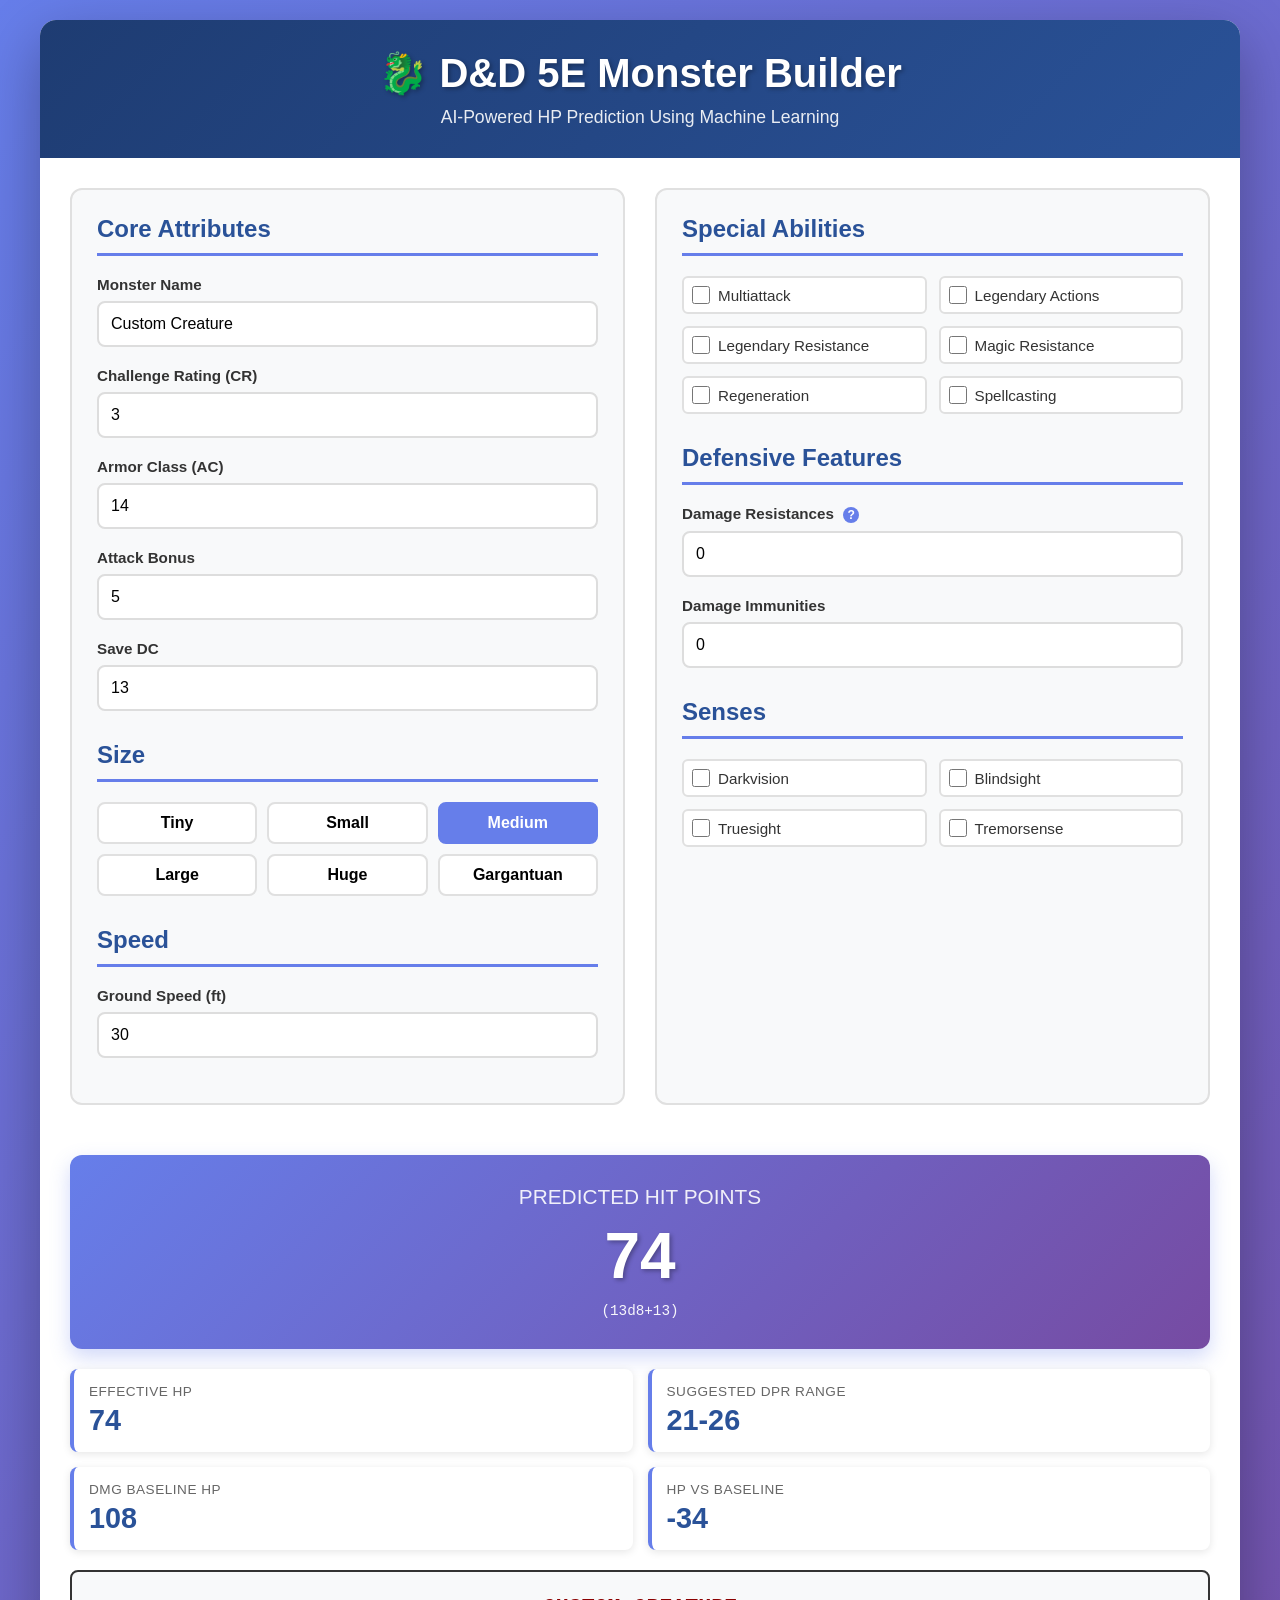
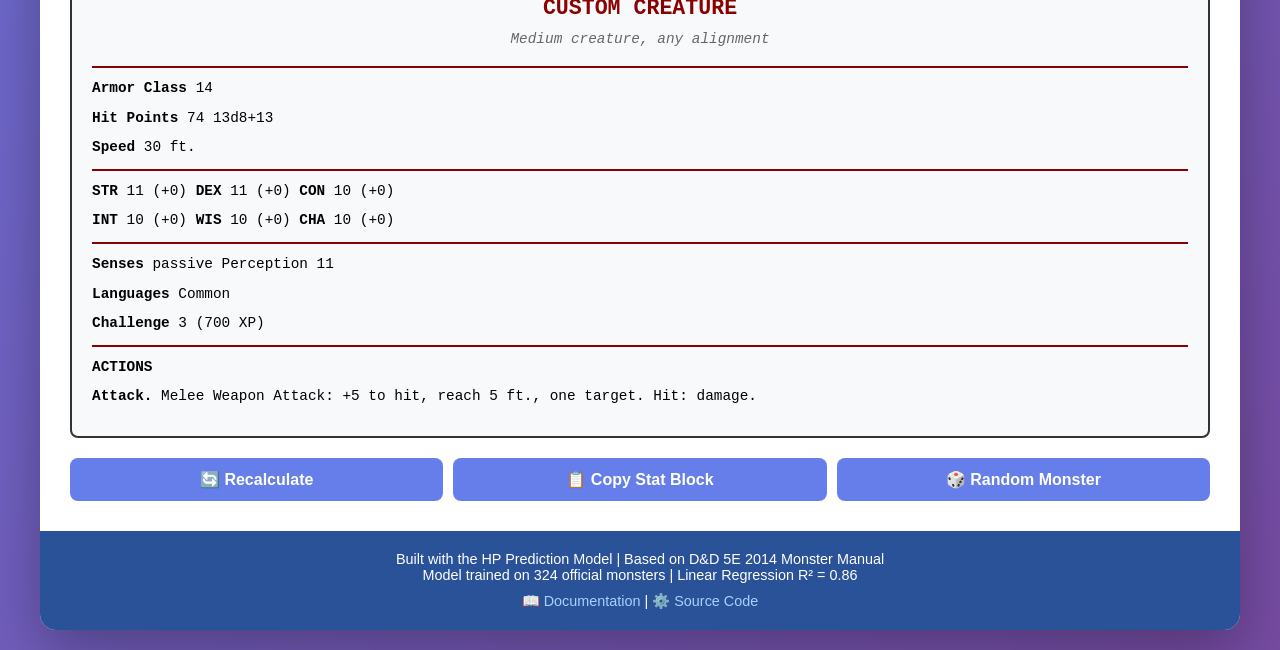
==== monster-builder-app/index.html @ b8374745 "new page" ====
<!DOCTYPE html>
<html lang="en">
<head>
    <meta charset="UTF-8">
    <meta name="viewport" content="width=device-width, initial-scale=1.0">
    <title>D&D 5E Monster Builder</title>
    <link rel="stylesheet" href="styles.css">
</head>
<body>
    <div class="container">
        <header>
            <h1>🐉 D&D 5E Monster Builder</h1>
            <p>AI-Powered HP Prediction Using Machine Learning</p>
        </header>

        <div class="main-content">
            <!-- Left Panel: Input Controls -->
            <div class="panel">
                <h2>Core Attributes</h2>

                <div class="form-group">
                    <label for="monsterName">Monster Name</label>
                    <input type="text" id="monsterName" value="Custom Creature" placeholder="Enter monster name">
                </div>

                <div class="form-group">
                    <label for="cr">Challenge Rating (CR)</label>
                    <input type="number" id="cr" value="3" min="0" max="30" step="0.125">
                </div>

                <div class="form-group">
                    <label for="ac">Armor Class (AC)</label>
                    <input type="number" id="ac" value="14" min="1" max="25">
                </div>

                <div class="form-group">
                    <label for="attack">Attack Bonus</label>
                    <input type="number" id="attack" value="5" min="0" max="20">
                </div>

                <div class="form-group">
                    <label for="saveDC">Save DC</label>
                    <input type="number" id="saveDC" value="13" min="8" max="25">
                </div>

                <h2 style="margin-top: 30px;">Size</h2>
                <div class="size-selector">
                    <div class="size-btn" data-size="1">Tiny</div>
                    <div class="size-btn" data-size="2">Small</div>
                    <div class="size-btn active" data-size="3">Medium</div>
                    <div class="size-btn" data-size="4">Large</div>
                    <div class="size-btn" data-size="5">Huge</div>
                    <div class="size-btn" data-size="6">Gargantuan</div>
                </div>

                <h2 style="margin-top: 30px;">Speed</h2>
                <div class="form-group">
                    <label for="speed">Ground Speed (ft)</label>
                    <input type="number" id="speed" value="30" min="0" max="120" step="5">
                </div>
            </div>

            <!-- Right Panel: Additional Features -->
            <div class="panel">
                <h2>Special Abilities</h2>

                <div class="checkbox-group">
                    <div class="checkbox-item">
                        <input type="checkbox" id="multiattack">
                        <label for="multiattack">Multiattack</label>
                    </div>
                    <div class="checkbox-item">
                        <input type="checkbox" id="legendary">
                        <label for="legendary">Legendary Actions</label>
                    </div>
                    <div class="checkbox-item">
                        <input type="checkbox" id="legendaryRes">
                        <label for="legendaryRes">Legendary Resistance</label>
                    </div>
                    <div class="checkbox-item">
                        <input type="checkbox" id="magicRes">
                        <label for="magicRes">Magic Resistance</label>
                    </div>
                    <div class="checkbox-item">
                        <input type="checkbox" id="regeneration">
                        <label for="regeneration">Regeneration</label>
                    </div>
                    <div class="checkbox-item">
                        <input type="checkbox" id="spellcasting">
                        <label for="spellcasting">Spellcasting</label>
                    </div>
                </div>

                <div id="spellcasterOptions" style="display: none; margin-top: 20px;">
                    <h3 style="color: #2a5298; margin-bottom: 10px;">Spellcaster Level</h3>
                    <input type="number" id="spellcasterLevel" value="5" min="1" max="20" style="width: 100px;">

                    <h3 style="color: #2a5298; margin-top: 15px; margin-bottom: 10px;">Highest Spell Level</h3>
                    <select id="highestSpellLevel">
                        <option value="0">Cantrips Only</option>
                        <option value="1">1st Level</option>
                        <option value="2">2nd Level</option>
                        <option value="3" selected>3rd Level</option>
                        <option value="4">4th Level</option>
                        <option value="5">5th Level</option>
                        <option value="6">6th Level</option>
                        <option value="7">7th Level</option>
                        <option value="8">8th Level</option>
                        <option value="9">9th Level</option>
                    </select>
                </div>

                <h2 style="margin-top: 30px;">Defensive Features</h2>
                <div class="form-group">
                    <label for="resistances">Damage Resistances <span class="info-tooltip" title="Acts as survivability multiplier">?</span></label>
                    <input type="number" id="resistances" value="0" min="0" max="10">
                </div>

                <div class="form-group">
                    <label for="immunities">Damage Immunities</label>
                    <input type="number" id="immunities" value="0" min="0" max="10">
                </div>

                <h2 style="margin-top: 30px;">Senses</h2>
                <div class="checkbox-group">
                    <div class="checkbox-item">
                        <input type="checkbox" id="darkvision">
                        <label for="darkvision">Darkvision</label>
                    </div>
                    <div class="checkbox-item">
                        <input type="checkbox" id="blindsight">
                        <label for="blindsight">Blindsight</label>
                    </div>
                    <div class="checkbox-item">
                        <input type="checkbox" id="truesight">
                        <label for="truesight">Truesight</label>
                    </div>
                    <div class="checkbox-item">
                        <input type="checkbox" id="tremorsense">
                        <label for="tremorsense">Tremorsense</label>
                    </div>
                </div>
            </div>
        </div>

        <!-- HP Result Display -->
        <div style="padding: 0 30px 30px 30px;">
            <div class="hp-result">
                <div class="hp-label">PREDICTED HIT POINTS</div>
                <div class="hp-value" id="hpValue">52</div>
                <div class="hp-dice" id="hpDice">(8d8 + 16)</div>
            </div>

            <div class="stat-display">
                <div class="stat-card">
                    <div class="label">Effective HP</div>
                    <div class="value" id="effectiveHP">65</div>
                </div>
                <div class="stat-card">
                    <div class="label">Suggested DPR Range</div>
                    <div class="value" id="suggestedDPR">21-26</div>
                </div>
                <div class="stat-card">
                    <div class="label">DMG Baseline HP</div>
                    <div class="value" id="baselineHP">71</div>
                </div>
                <div class="stat-card">
                    <div class="label">HP vs Baseline</div>
                    <div class="value" id="hpDiff">-19</div>
                </div>
            </div>

            <div class="stat-block" id="statBlock">
                <!-- Generated stat block will appear here -->
            </div>

            <div class="button-group">
                <button onclick="calculateHP()">🔄 Recalculate</button>
                <button onclick="exportStatBlock()">📋 Copy Stat Block</button>
                <button onclick="randomMonster()">🎲 Random Monster</button>
            </div>
        </div>

        <footer class="footer">
            <p>Built with the HP Prediction Model | Based on D&D 5E 2014 Monster Manual</p>
            <p>Model trained on 324 official monsters | Linear Regression R² = 0.86</p>
            <p style="margin-top: 10px;">
                <a href="https://github.com" target="_blank">📖 Documentation</a> |
                <a href="https://github.com" target="_blank">⚙️ Source Code</a>
            </p>
        </footer>
    </div>

    <script src="app.js"></script>
</body>
</html>
---- monster-builder-app/styles.css ----
* {
    margin: 0;
    padding: 0;
    box-sizing: border-box;
}

body {
    font-family: 'Segoe UI', Tahoma, Geneva, Verdana, sans-serif;
    background: linear-gradient(135deg, #667eea 0%, #764ba2 100%);
    min-height: 100vh;
    padding: 20px;
}

.container {
    max-width: 1200px;
    margin: 0 auto;
    background: white;
    border-radius: 16px;
    box-shadow: 0 20px 60px rgba(0, 0, 0, 0.3);
    overflow: hidden;
}

header {
    background: linear-gradient(135deg, #1e3c72 0%, #2a5298 100%);
    color: white;
    padding: 30px;
    text-align: center;
}

header h1 {
    font-size: 2.5em;
    margin-bottom: 10px;
    text-shadow: 2px 2px 4px rgba(0, 0, 0, 0.3);
}

header p {
    font-size: 1.1em;
    opacity: 0.9;
}

.main-content {
    display: grid;
    grid-template-columns: 1fr 1fr;
    gap: 30px;
    padding: 30px;
}

@media (max-width: 768px) {
    .main-content {
        grid-template-columns: 1fr;
    }
}

.panel {
    background: #f8f9fa;
    border-radius: 12px;
    padding: 25px;
    border: 2px solid #e0e0e0;
}

.panel h2 {
    color: #2a5298;
    margin-bottom: 20px;
    padding-bottom: 10px;
    border-bottom: 3px solid #667eea;
    font-size: 1.5em;
}

.form-group {
    margin-bottom: 20px;
}

label {
    display: block;
    font-weight: 600;
    margin-bottom: 8px;
    color: #333;
    font-size: 0.95em;
}

input[type="number"],
input[type="text"],
select {
    width: 100%;
    padding: 12px;
    border: 2px solid #ddd;
    border-radius: 8px;
    font-size: 1em;
    transition: border-color 0.3s;
}

input[type="number"]:focus,
input[type="text"]:focus,
select:focus {
    outline: none;
    border-color: #667eea;
}

.stat-display {
    display: grid;
    grid-template-columns: repeat(2, 1fr);
    gap: 15px;
    margin-top: 20px;
}

@media (max-width: 768px) {
    .stat-display {
        grid-template-columns: 1fr;
    }
}

.stat-card {
    background: white;
    padding: 15px;
    border-radius: 8px;
    border-left: 4px solid #667eea;
    box-shadow: 0 2px 8px rgba(0, 0, 0, 0.1);
}

.stat-card .label {
    font-size: 0.85em;
    color: #666;
    text-transform: uppercase;
    letter-spacing: 0.5px;
}

.stat-card .value {
    font-size: 1.8em;
    font-weight: bold;
    color: #2a5298;
    margin-top: 5px;
}

.checkbox-group {
    display: grid;
    grid-template-columns: repeat(2, 1fr);
    gap: 12px;
    margin-top: 10px;
}

@media (max-width: 768px) {
    .checkbox-group {
        grid-template-columns: 1fr;
    }
}

.checkbox-item {
    display: flex;
    align-items: center;
    padding: 8px;
    background: white;
    border-radius: 6px;
    border: 2px solid #e0e0e0;
    transition: all 0.3s;
    cursor: pointer;
}

.checkbox-item:hover {
    border-color: #667eea;
    background: #f0f4ff;
}

.checkbox-item input[type="checkbox"] {
    margin-right: 8px;
    cursor: pointer;
    width: 18px;
    height: 18px;
}

.checkbox-item label {
    margin: 0;
    cursor: pointer;
    font-weight: normal;
}

.size-selector {
    display: grid;
    grid-template-columns: repeat(3, 1fr);
    gap: 10px;
}

@media (max-width: 768px) {
    .size-selector {
        grid-template-columns: repeat(2, 1fr);
    }
}

.size-btn {
    padding: 10px;
    background: white;
    border: 2px solid #e0e0e0;
    border-radius: 8px;
    cursor: pointer;
    transition: all 0.3s;
    font-weight: 600;
    text-align: center;
}

.size-btn:hover {
    border-color: #667eea;
    background: #f0f4ff;
}

.size-btn.active {
    background: #667eea;
    color: white;
    border-color: #667eea;
}

.hp-result {
    background: linear-gradient(135deg, #667eea 0%, #764ba2 100%);
    color: white;
    padding: 30px;
    border-radius: 12px;
    text-align: center;
    margin-top: 20px;
    box-shadow: 0 8px 20px rgba(102, 126, 234, 0.3);
}

.hp-result .hp-value {
    font-size: 4em;
    font-weight: bold;
    margin: 10px 0;
    text-shadow: 2px 2px 4px rgba(0, 0, 0, 0.3);
}

.hp-result .hp-label {
    font-size: 1.3em;
    opacity: 0.9;
}

.hp-dice {
    font-size: 1.1em;
    margin-top: 10px;
    opacity: 0.95;
    font-family: monospace;
}

.stat-block {
    background: #f8f9fa;
    border: 2px solid #333;
    border-radius: 8px;
    padding: 20px;
    font-family: 'Courier New', monospace;
    margin-top: 20px;
    max-height: 600px;
    overflow-y: auto;
    font-size: 0.9em;
    line-height: 1.5;
}

.stat-block h3 {
    text-align: center;
    font-size: 1.5em;
    margin-bottom: 5px;
    color: #8B0000;
    text-transform: uppercase;
}

.stat-block .subtitle {
    text-align: center;
    font-style: italic;
    margin-bottom: 15px;
    color: #666;
}

.stat-block hr {
    border: none;
    border-top: 2px solid #8B0000;
    margin: 10px 0;
}

.stat-block .stat-line {
    margin: 8px 0;
}

.stat-block .stat-label {
    font-weight: bold;
}

.button-group {
    display: flex;
    gap: 10px;
    margin-top: 20px;
}

@media (max-width: 768px) {
    .button-group {
        flex-direction: column;
    }
}

button {
    flex: 1;
    padding: 12px 24px;
    background: #667eea;
    color: white;
    border: none;
    border-radius: 8px;
    font-size: 1em;
    font-weight: 600;
    cursor: pointer;
    transition: all 0.3s;
}

button:hover {
    background: #5568d3;
    transform: translateY(-2px);
    box-shadow: 0 4px 12px rgba(102, 126, 234, 0.4);
}

button:active {
    transform: translateY(0);
}

.footer {
    background: #2a5298;
    color: white;
    padding: 20px;
    text-align: center;
    font-size: 0.9em;
}

.footer a {
    color: #a8d0ff;
    text-decoration: none;
}

.footer a:hover {
    text-decoration: underline;
}

.info-tooltip {
    display: inline-block;
    width: 16px;
    height: 16px;
    background: #667eea;
    color: white;
    border-radius: 50%;
    text-align: center;
    font-size: 0.8em;
    line-height: 16px;
    margin-left: 5px;
    cursor: help;
}
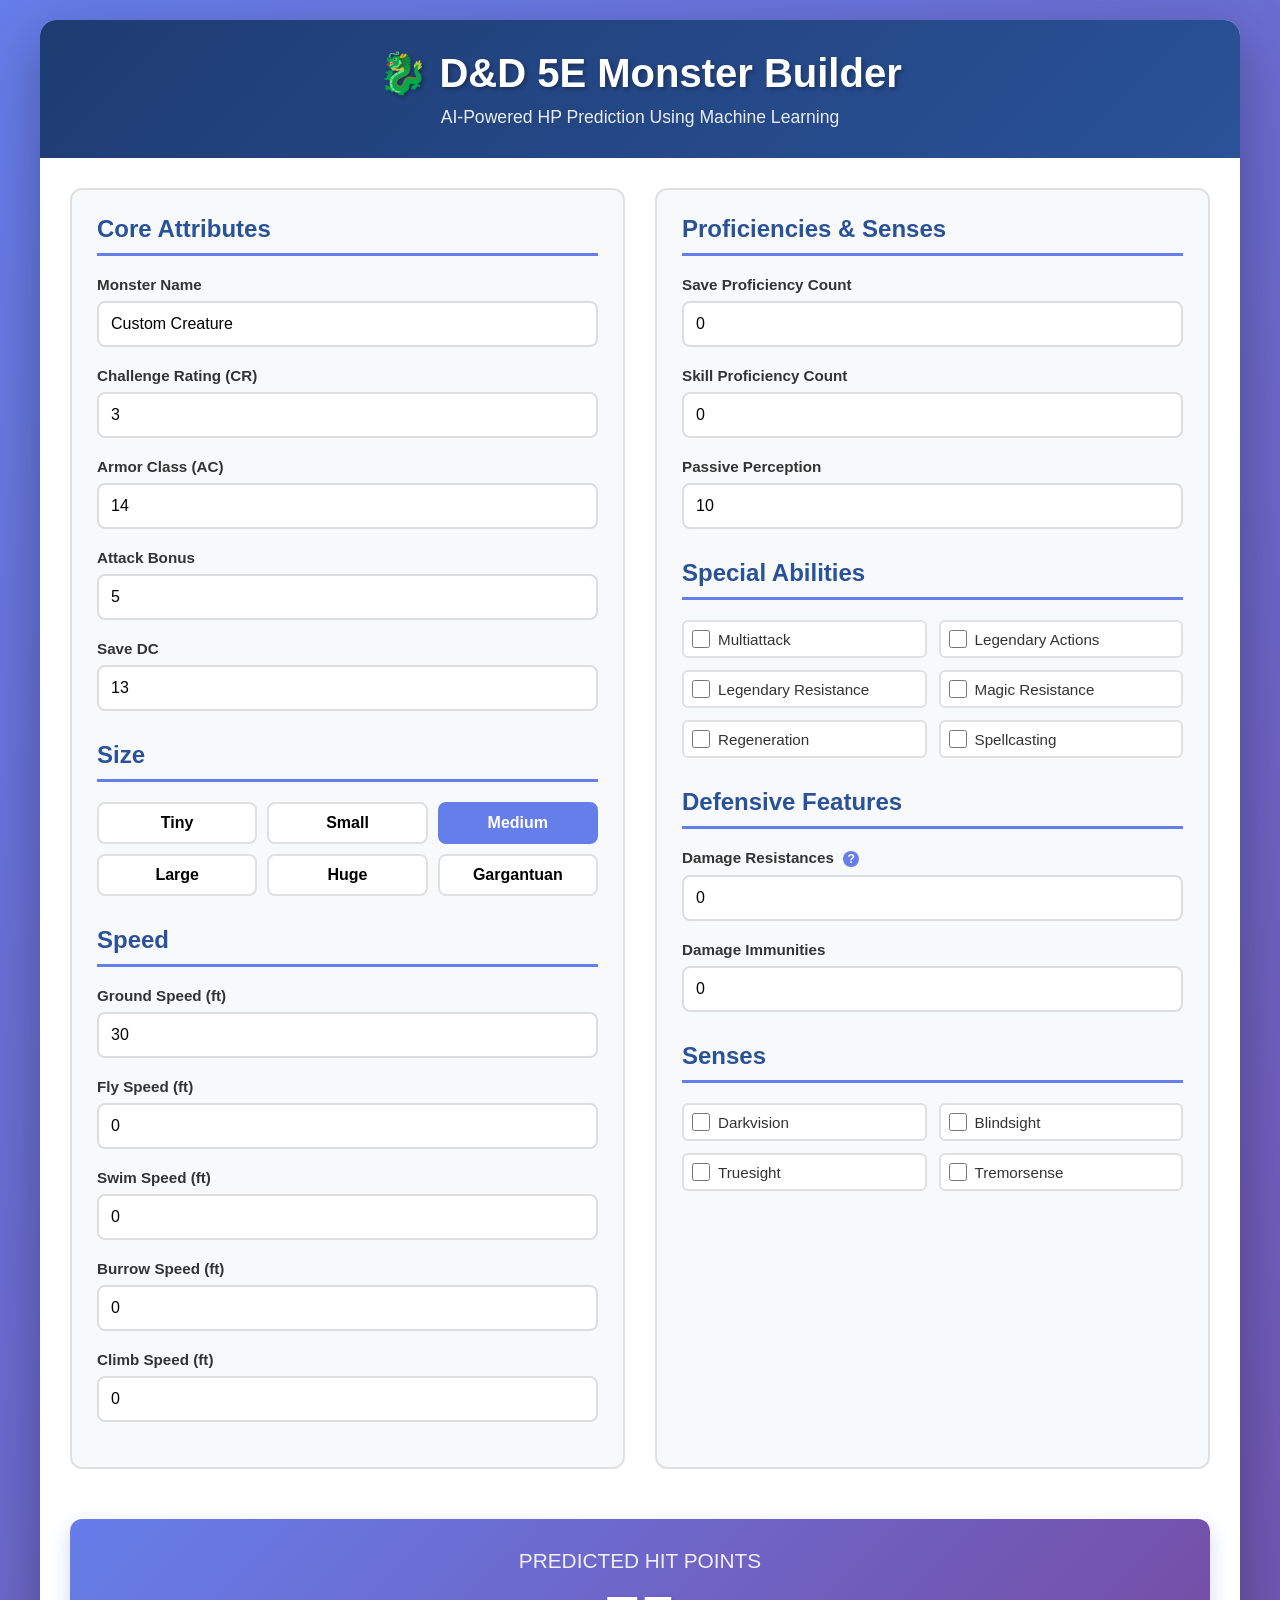
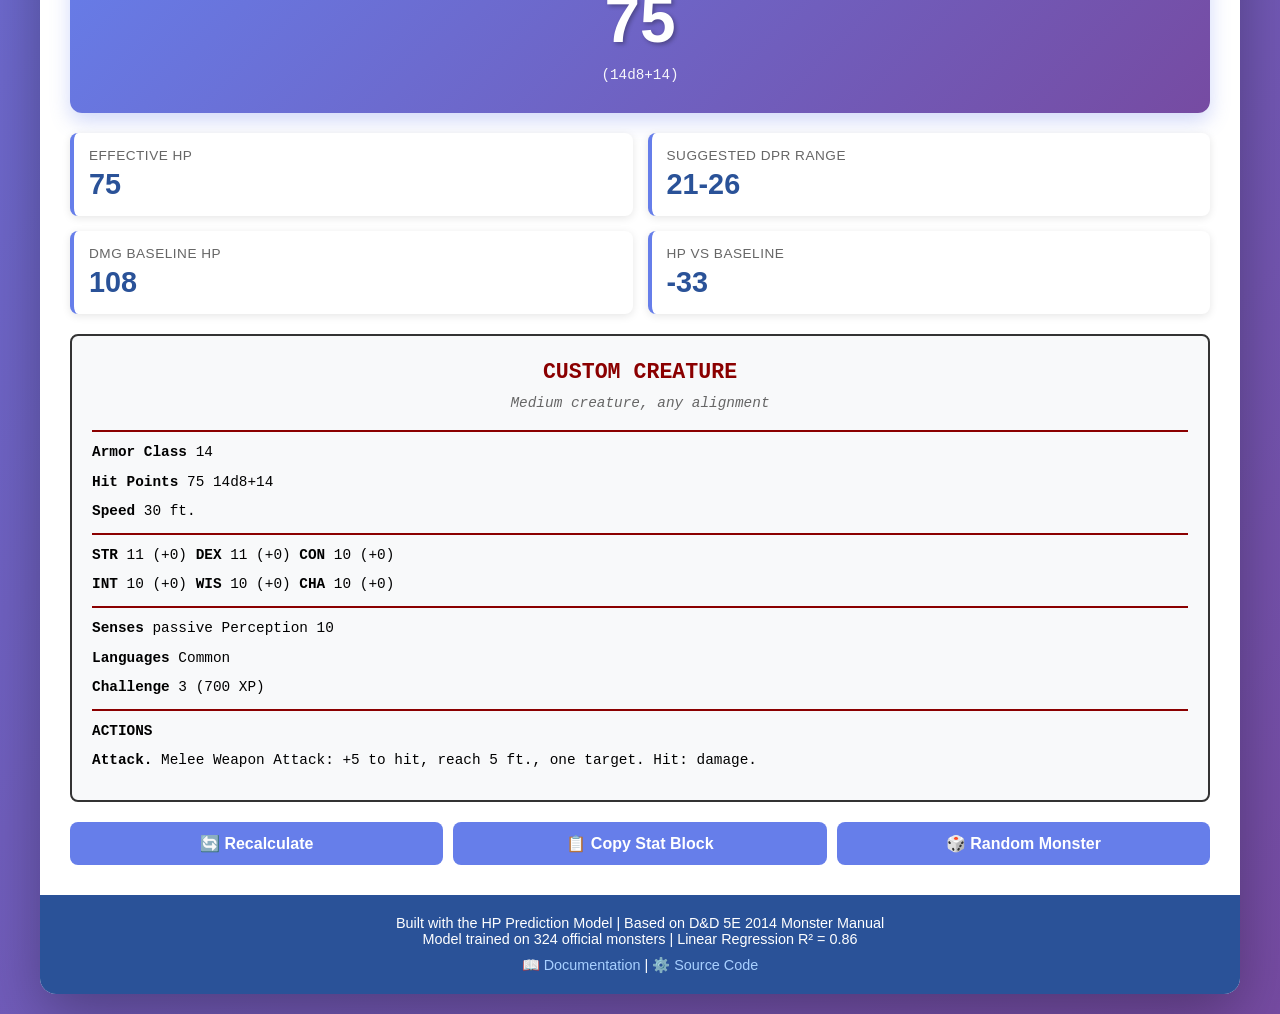
==== commit 1c64a7e3: "moar features" ====
--- a/monster-builder-app/index.html
+++ b/monster-builder-app/index.html
@@ -58,11 +58,44 @@
                     <label for="speed">Ground Speed (ft)</label>
                     <input type="number" id="speed" value="30" min="0" max="120" step="5">
                 </div>
+                <div class="form-group">
+                    <label for="flySpeed">Fly Speed (ft)</label>
+                    <input type="number" id="flySpeed" value="0" min="0" max="120" step="5">
+                </div>
+                <div class="form-group">
+                    <label for="swimSpeed">Swim Speed (ft)</label>
+                    <input type="number" id="swimSpeed" value="0" min="0" max="120" step="5">
+                </div>
+                <div class="form-group">
+                    <label for="burrowSpeed">Burrow Speed (ft)</label>
+                    <input type="number" id="burrowSpeed" value="0" min="0" max="120" step="5">
+                </div>
+                <div class="form-group">
+                    <label for="climbSpeed">Climb Speed (ft)</label>
+                    <input type="number" id="climbSpeed" value="0" min="0" max="120" step="5">
+                </div>
             </div>
 
             <!-- Right Panel: Additional Features -->
             <div class="panel">
-                <h2>Special Abilities</h2>
+                <h2>Proficiencies & Senses</h2>
+
+                <div class="form-group">
+                    <label for="saveProficiency">Save Proficiency Count</label>
+                    <input type="number" id="saveProficiency" value="0" min="0" max="6">
+                </div>
+
+                <div class="form-group">
+                    <label for="skillProficiency">Skill Proficiency Count</label>
+                    <input type="number" id="skillProficiency" value="0" min="0" max="18">
+                </div>
+
+                <div class="form-group">
+                    <label for="passivePerception">Passive Perception</label>
+                    <input type="number" id="passivePerception" value="10" min="1" max="30">
+                </div>
+
+                <h2 style="margin-top: 30px;">Special Abilities</h2>
 
                 <div class="checkbox-group">
                     <div class="checkbox-item">
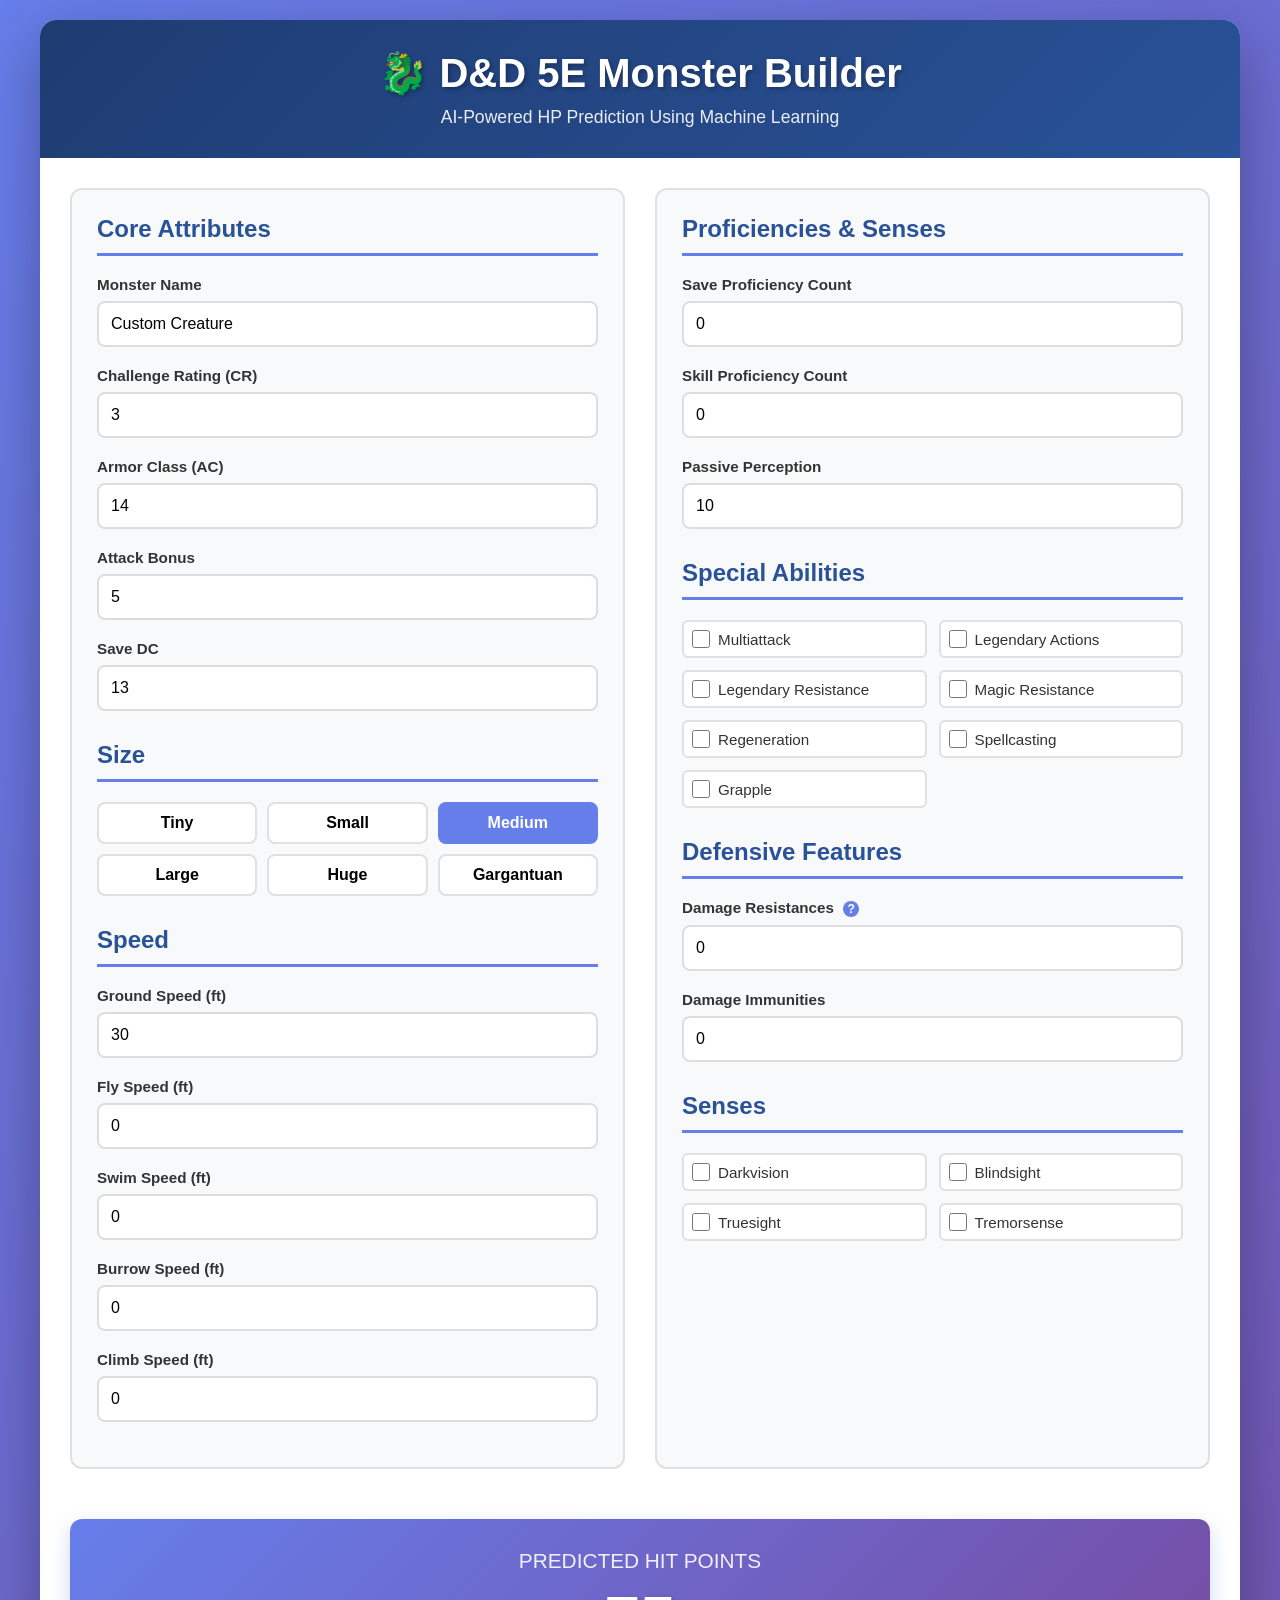
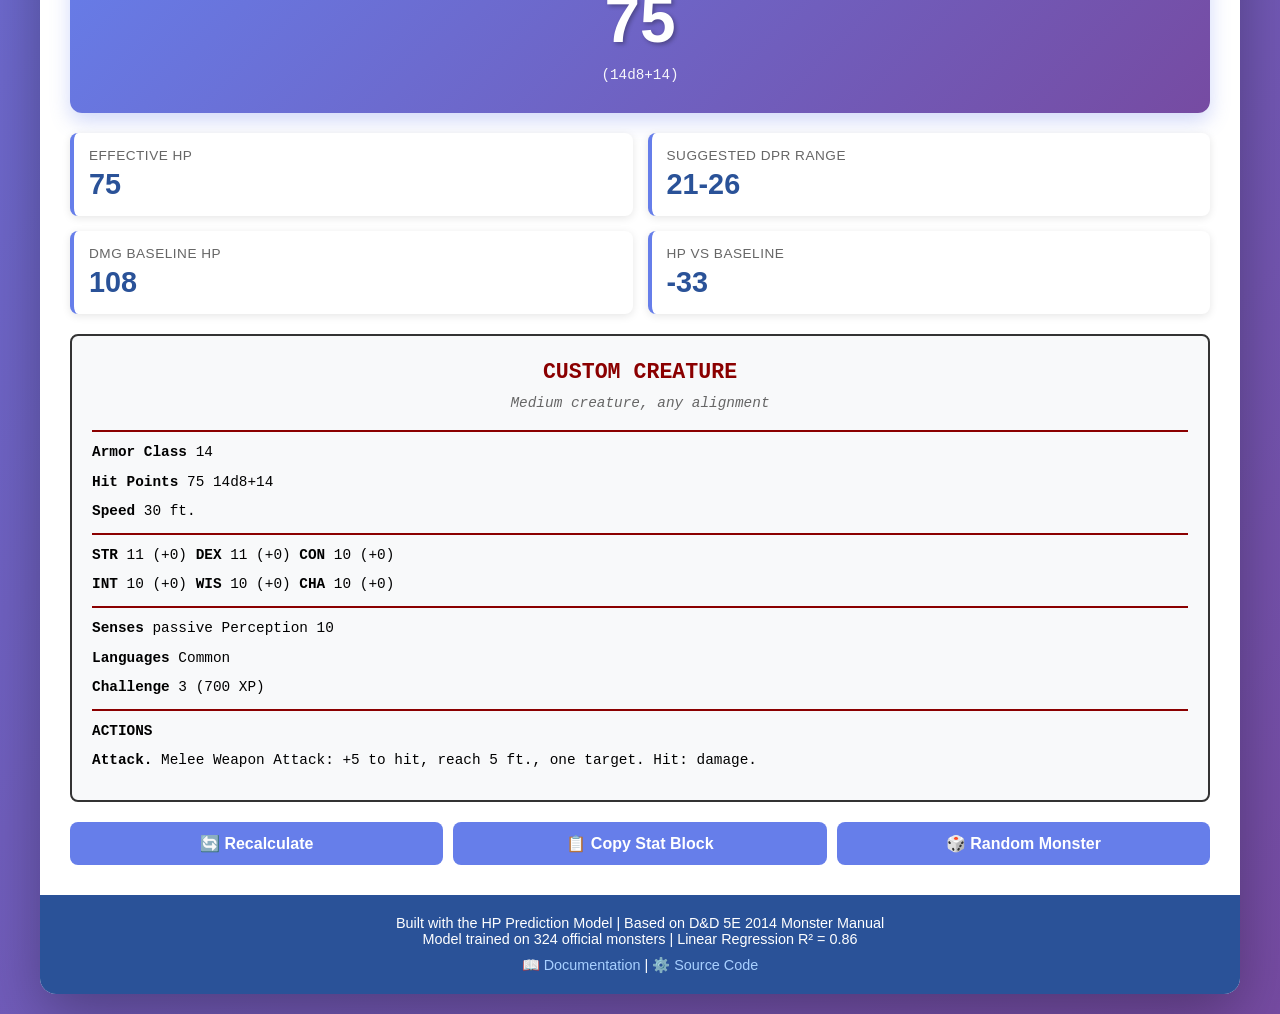
==== commit dbd361b5: "even moar features" ====
--- a/monster-builder-app/index.html
+++ b/monster-builder-app/index.html
@@ -122,6 +122,10 @@
                         <input type="checkbox" id="spellcasting">
                         <label for="spellcasting">Spellcasting</label>
                     </div>
+                    <div class="checkbox-item">
+                        <input type="checkbox" id="grapple">
+                        <label for="grapple">Grapple</label>
+                    </div>
                 </div>
 
                 <div id="spellcasterOptions" style="display: none; margin-top: 20px;">
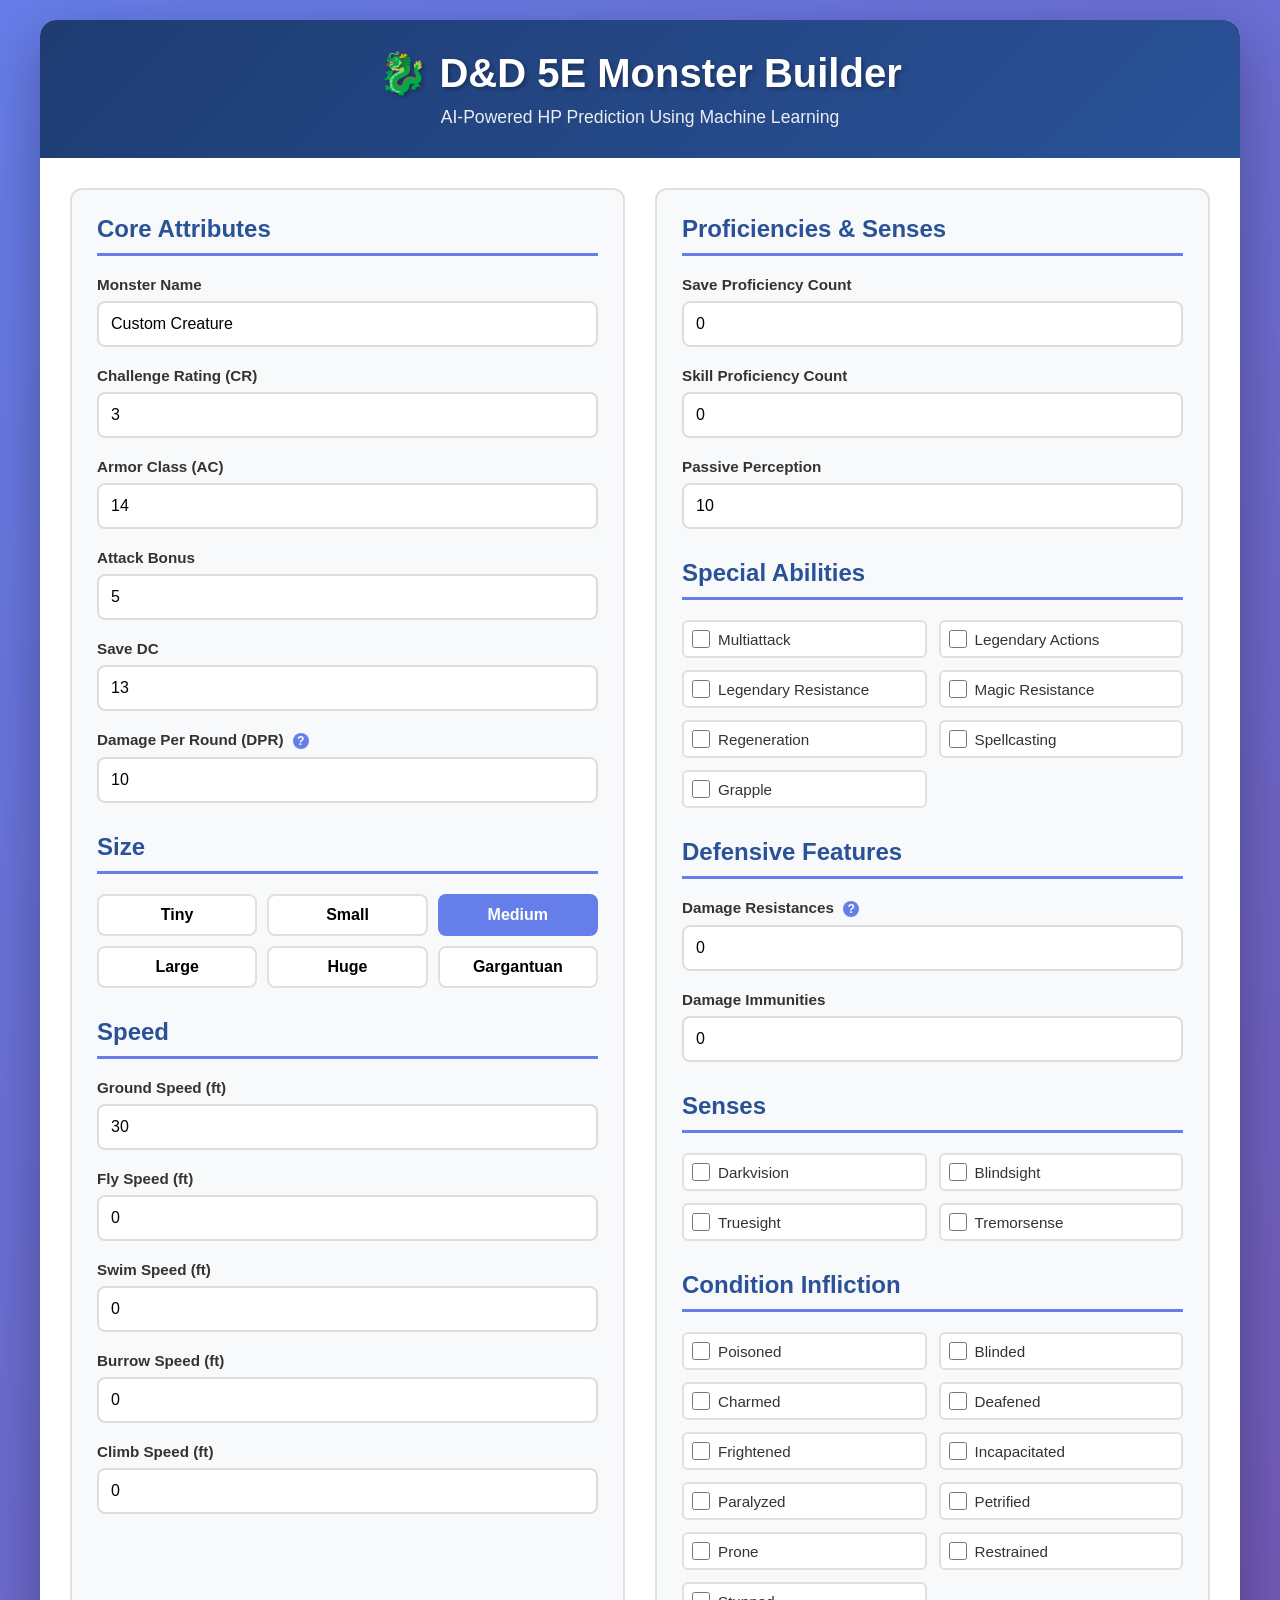
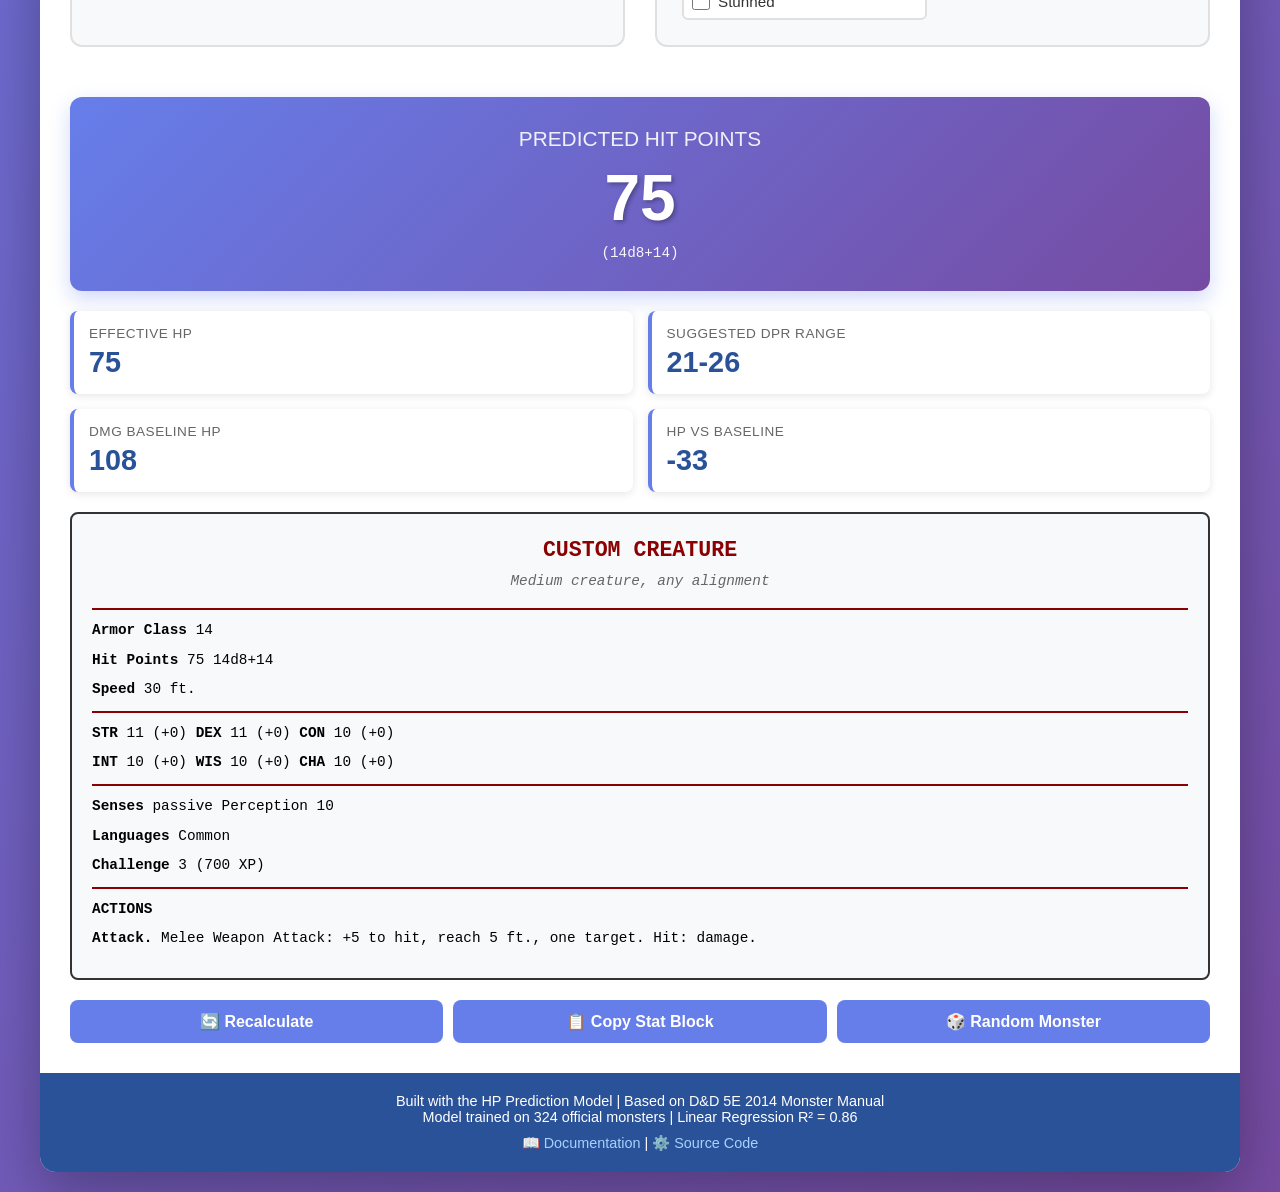
==== commit 4bc84132: "constrain with knonw values" ====
--- a/monster-builder-app/index.html
+++ b/monster-builder-app/index.html
@@ -43,6 +43,11 @@
                     <input type="number" id="saveDC" value="13" min="8" max="25">
                 </div>
 
+                <div class="form-group">
+                    <label for="dpr">Damage Per Round (DPR) <span class="info-tooltip" title="Average damage output per round">?</span></label>
+                    <input type="number" id="dpr" value="10" min="0" max="100">
+                </div>
+
                 <h2 style="margin-top: 30px;">Size</h2>
                 <div class="size-selector">
                     <div class="size-btn" data-size="1">Tiny</div>
@@ -177,6 +182,54 @@
                         <label for="tremorsense">Tremorsense</label>
                     </div>
                 </div>
+
+                <h2 style="margin-top: 30px;">Condition Infliction</h2>
+                <div class="checkbox-group">
+                    <div class="checkbox-item">
+                        <input type="checkbox" id="inflictsPoisoned">
+                        <label for="inflictsPoisoned">Poisoned</label>
+                    </div>
+                    <div class="checkbox-item">
+                        <input type="checkbox" id="inflictsBlinded">
+                        <label for="inflictsBlinded">Blinded</label>
+                    </div>
+                    <div class="checkbox-item">
+                        <input type="checkbox" id="inflictsCharmed">
+                        <label for="inflictsCharmed">Charmed</label>
+                    </div>
+                    <div class="checkbox-item">
+                        <input type="checkbox" id="inflictsDeafened">
+                        <label for="inflictsDeafened">Deafened</label>
+                    </div>
+                    <div class="checkbox-item">
+                        <input type="checkbox" id="inflictsFrightened">
+                        <label for="inflictsFrightened">Frightened</label>
+                    </div>
+                    <div class="checkbox-item">
+                        <input type="checkbox" id="inflictsIncapacitated">
+                        <label for="inflictsIncapacitated">Incapacitated</label>
+                    </div>
+                    <div class="checkbox-item">
+                        <input type="checkbox" id="inflictsParalyzed">
+                        <label for="inflictsParalyzed">Paralyzed</label>
+                    </div>
+                    <div class="checkbox-item">
+                        <input type="checkbox" id="inflictsPetrified">
+                        <label for="inflictsPetrified">Petrified</label>
+                    </div>
+                    <div class="checkbox-item">
+                        <input type="checkbox" id="inflictsProne">
+                        <label for="inflictsProne">Prone</label>
+                    </div>
+                    <div class="checkbox-item">
+                        <input type="checkbox" id="inflictsRestrained">
+                        <label for="inflictsRestrained">Restrained</label>
+                    </div>
+                    <div class="checkbox-item">
+                        <input type="checkbox" id="inflictsStunned">
+                        <label for="inflictsStunned">Stunned</label>
+                    </div>
+                </div>
             </div>
         </div>
 
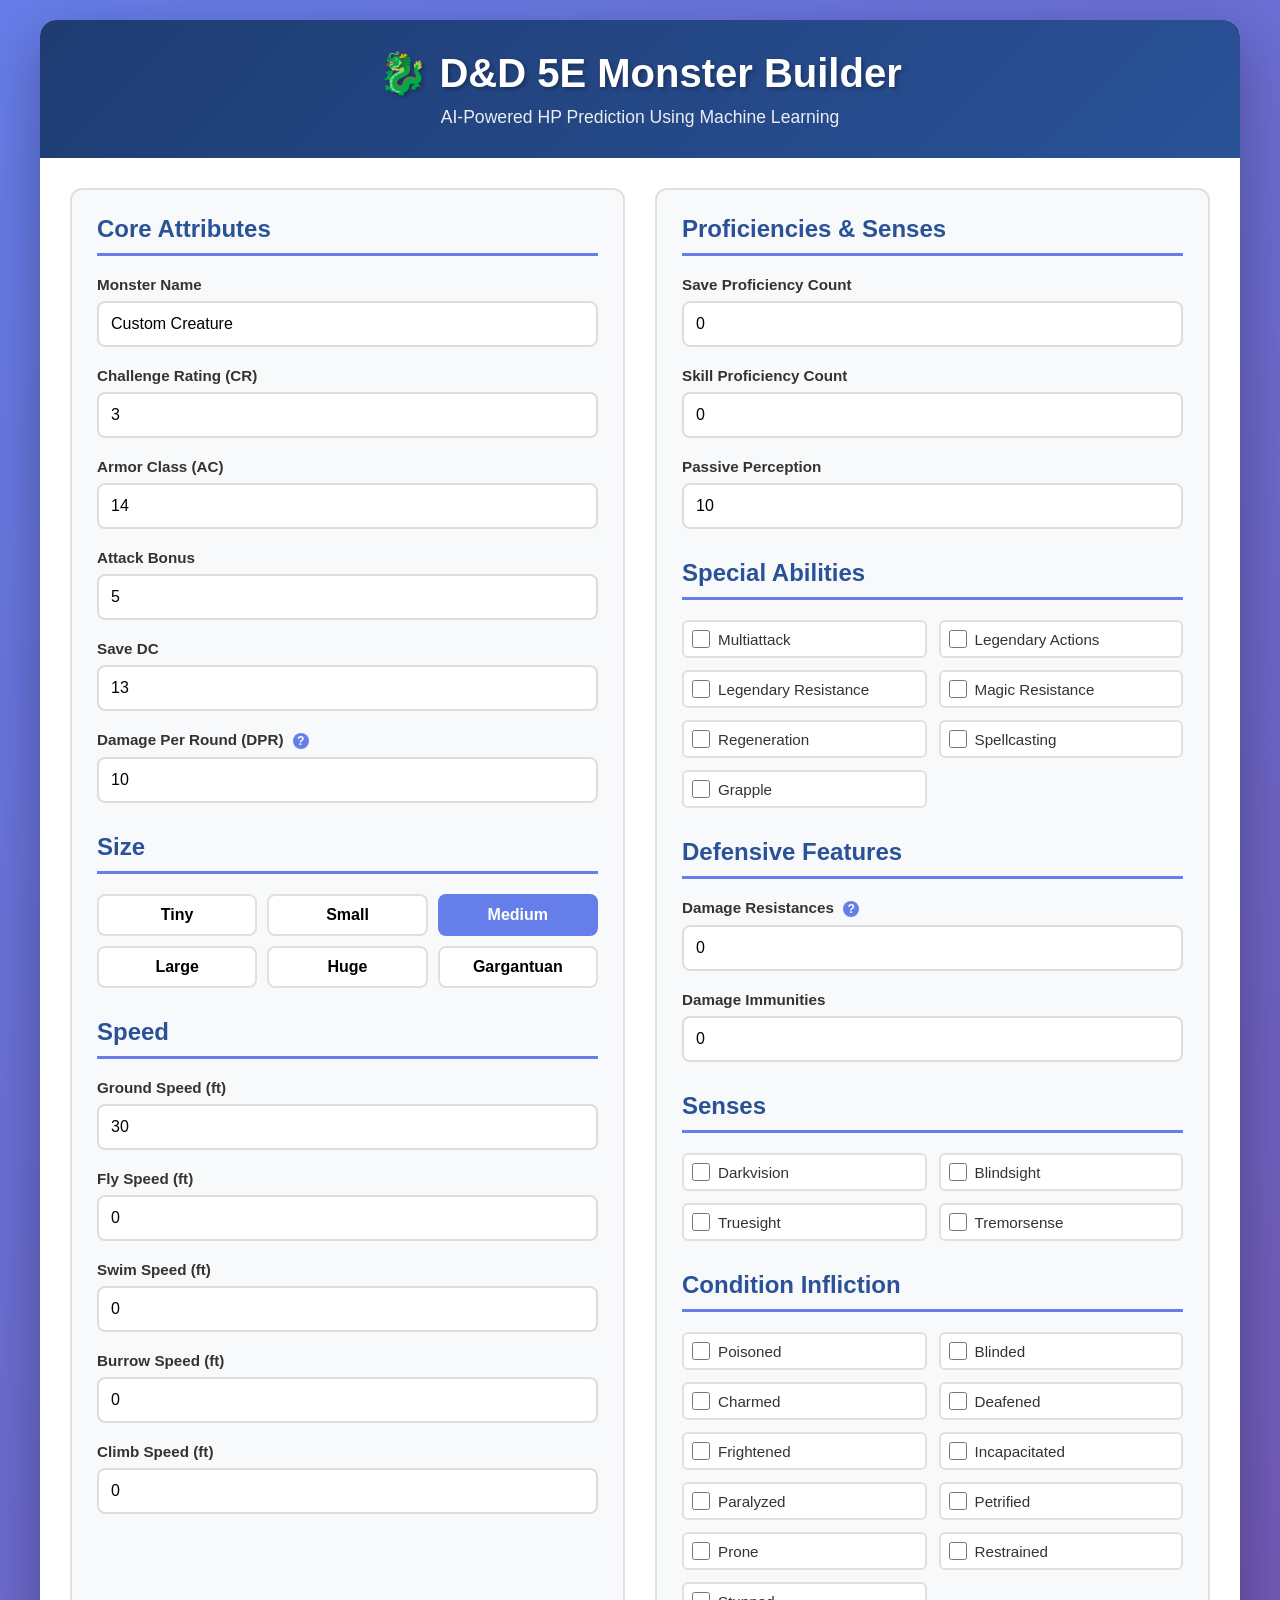
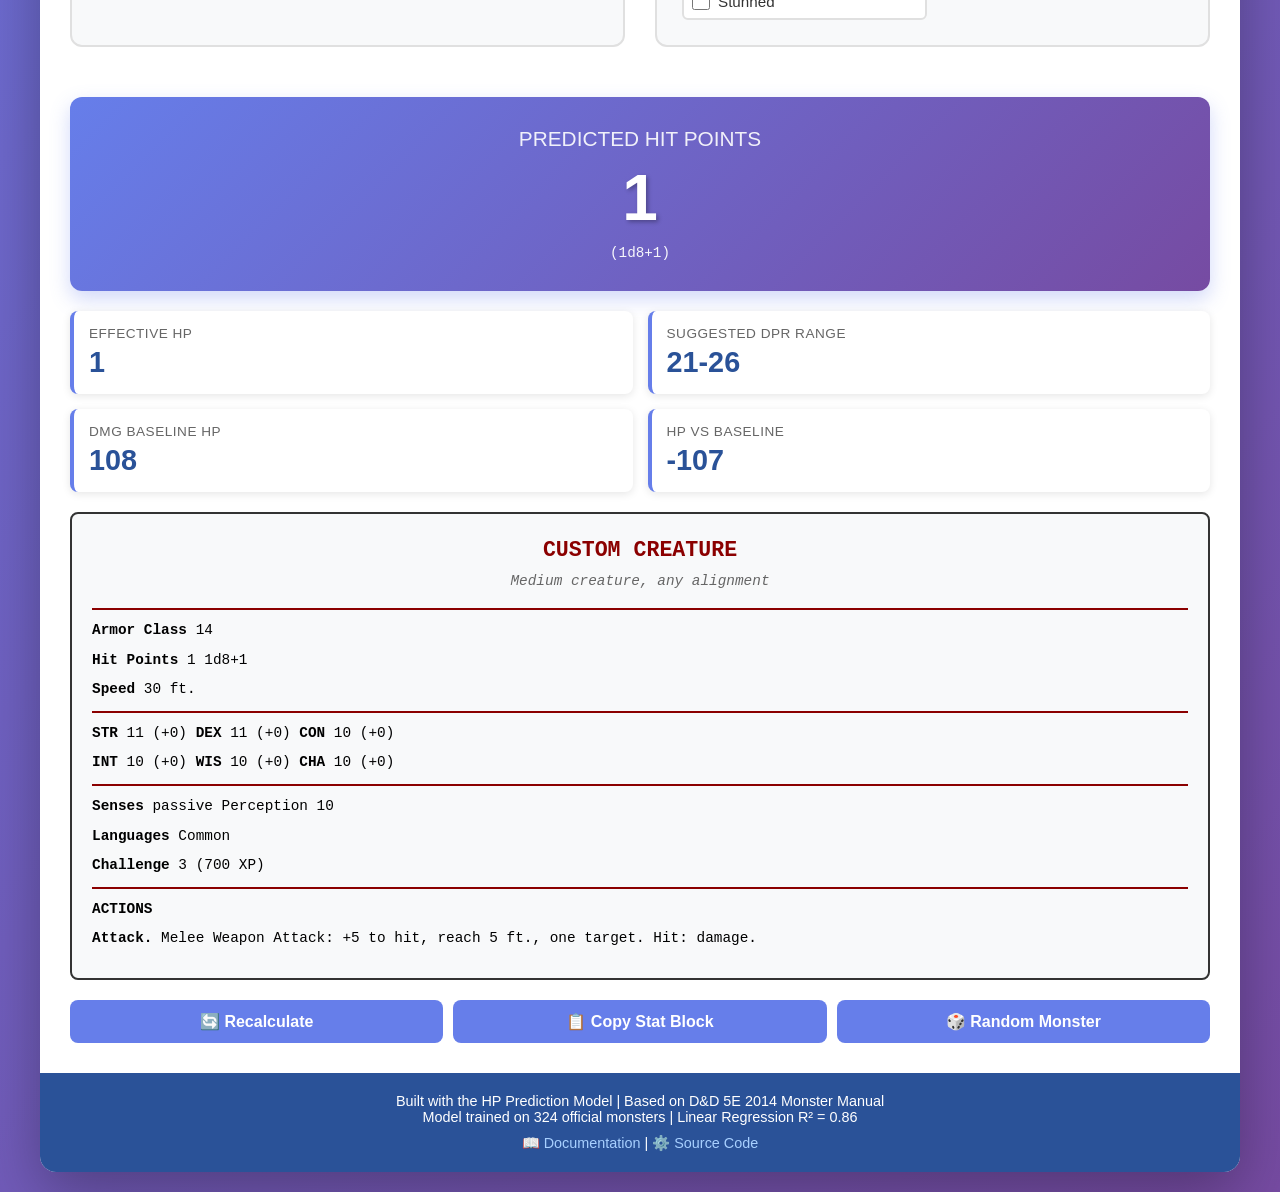
==== commit 9cfc6abc: "update model pointing" ====
--- a/monster-builder-app/index.html
+++ b/monster-builder-app/index.html
@@ -235,6 +235,11 @@
 
         <!-- HP Result Display -->
         <div style="padding: 0 30px 30px 30px;">
+            <div id="loadingIndicator" style="display: block; text-align: center; padding: 40px; background: linear-gradient(135deg, #667eea 0%, #764ba2 100%); border-radius: 10px; margin-bottom: 20px;">
+                <div style="font-size: 20px; color: white; font-weight: bold;">⚙️ Loading Model...</div>
+                <div style="font-size: 14px; color: rgba(255,255,255,0.8); margin-top: 10px;">Please wait while the HP prediction model loads</div>
+            </div>
+
             <div class="hp-result">
                 <div class="hp-label">PREDICTED HIT POINTS</div>
                 <div class="hp-value" id="hpValue">52</div>
